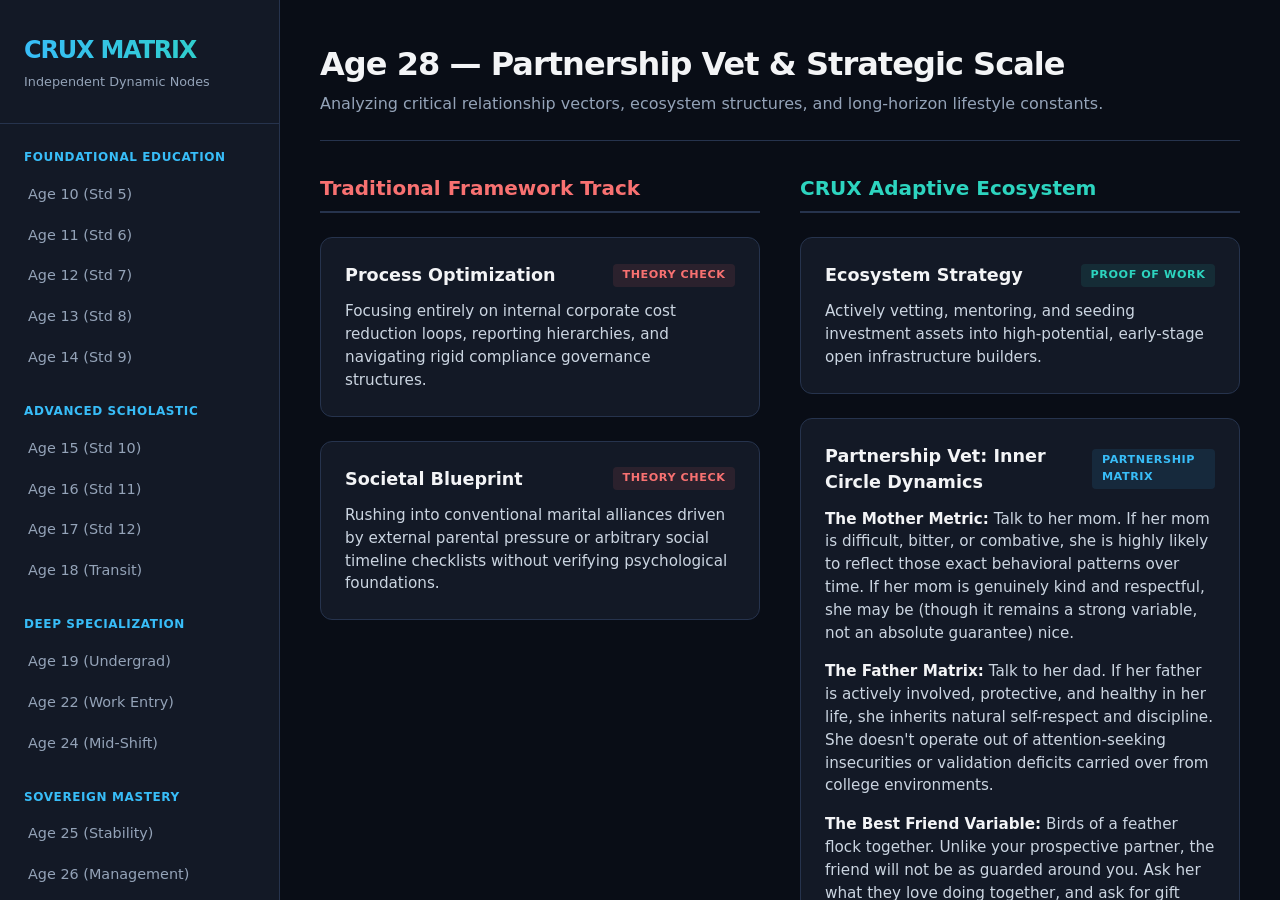
==== age28.html @ 369cf9a2 "Create age28.html" ====
<!DOCTYPE html>
<html lang="en">
<head>
    <meta charset="UTF-8">
    <meta name="viewport" content="width=device-width, initial-scale=1.0">
    <title>CRUX | Age 28 Matrix</title>
    <style>
        :root {
            --bg-main: #090d16;
            --bg-surface: #131926;
            --bg-card: #1e2638;
            --border-color: #26334d;
            --text-main: #f3f4f6;
            --text-muted: #94a3b8;
            --cbse-color: #f87171;
            --cbse-glow: rgba(248, 113, 113, 0.15);
            --crux-color: #2dd4bf;
            --crux-glow: rgba(45, 212, 191, 0.15);
            --accent-blue: #38bdf8;
        }

        * {
            box-sizing: border-box;
            margin: 0;
            padding: 0;
            font-family: 'Inter', system-ui, -apple-system, sans-serif;
        }

        body {
            background-color: var(--bg-main);
            color: var(--text-main);
            line-height: 1.5;
            display: flex;
            height: 100vh;
            overflow: hidden;
        }

        /* App Layout Sidebar Navigation */
        .sidebar {
            width: 280px;
            background-color: var(--bg-surface);
            border-right: 1px solid var(--border-color);
            display: flex;
            flex-direction: column;
            flex-shrink: 0;
        }

        .brand {
            padding: 2rem 1.5rem;
            border-bottom: 1px solid var(--border-color);
        }

        .brand h1 {
            font-size: 1.5rem;
            font-weight: 800;
            letter-spacing: -0.05em;
            background: linear-gradient(to right, var(--accent-blue), var(--crux-color));
            -webkit-background-clip: text;
            -webkit-text-fill-color: transparent;
        }

        .brand p {
            font-size: 0.8rem;
            color: var(--text-muted);
            margin-top: 0.25rem;
        }

        .phase-navigation {
            padding: 1.5rem 1rem;
            display: flex;
            flex-direction: column;
            gap: 0.5rem;
            overflow-y: auto;
        }

        .phase-group {
            margin-bottom: 1rem;
        }

        .phase-title {
            font-size: 0.75rem;
            text-transform: uppercase;
            letter-spacing: 0.05em;
            color: var(--accent-blue);
            font-weight: 700;
            padding-left: 0.5rem;
            margin-bottom: 0.5rem;
        }

        .age-link {
            display: block;
            color: var(--text-muted);
            padding: 0.6rem 0.75rem;
            border-radius: 6px;
            text-decoration: none;
            font-size: 0.9rem;
            font-weight: 500;
            transition: all 0.2s ease;
        }

        .age-link:hover {
            background: rgba(255, 255, 255, 0.03);
            color: var(--text-main);
        }

        .age-link.active {
            background: rgba(45, 212, 191, 0.1);
            color: var(--crux-color);
            font-weight: 600;
            border-left: 3px solid var(--crux-color);
        }

        /* Main View Window */
        .main-content {
            flex-grow: 1;
            display: flex;
            flex-direction: column;
            overflow: hidden;
        }

        /* Content Scrollspace */
        .workspace {
            flex-grow: 1;
            overflow-y: auto;
            padding: 2.5rem;
        }

        .view-header {
            margin-bottom: 2rem;
            border-bottom: 1px solid var(--border-color);
            padding-bottom: 1.5rem;
        }
        .view-header h2 {
            font-size: 2rem;
            font-weight: 700;
            letter-spacing: -0.03em;
        }
        .view-header p {
            color: var(--text-muted);
            margin-top: 0.25rem;
        }

        /* Comparison Split Layout Matrix */
        .matrix-grid {
            display: grid;
            grid-template-columns: 1fr 1fr;
            gap: 2.5rem;
            align-items: start;
        }

        .matrix-column {
            display: flex;
            flex-direction: column;
            gap: 1.5rem;
        }

        .matrix-column h3 {
            font-size: 1.25rem;
            font-weight: 700;
            padding-bottom: 0.5rem;
            border-bottom: 2px solid var(--border-color);
            display: flex;
            align-items: center;
            gap: 0.5rem;
        }
        .legacy-title { color: var(--cbse-color); }
        .crux-title { color: var(--crux-color); }

        /* Subject Cards */
        .subject-card {
            background: var(--bg-surface);
            border: 1px solid var(--border-color);
            border-radius: 12px;
            padding: 1.5rem;
            transition: transform 0.2s ease, box-shadow 0.2s ease;
        }
        .subject-card:hover {
            transform: translateY(-2px);
        }
        .legacy-card:hover { border-color: var(--cbse-color); box-shadow: 0 8px 24px var(--cbse-glow); }
        .crux-card:hover { border-color: var(--crux-color); box-shadow: 0 8px 24px var(--crux-glow); }

        .card-meta {
            display: flex;
            justify-content: space-between;
            align-items: center;
            margin-bottom: 0.75rem;
        }

        .subject-name {
            font-size: 1.1rem;
            font-weight: 700;
            color: var(--text-main);
        }

        .tag {
            font-size: 0.7rem;
            text-transform: uppercase;
            font-weight: 700;
            letter-spacing: 0.05em;
            padding: 0.2rem 0.6rem;
            border-radius: 4px;
        }
        .legacy-tag { background: rgba(248, 113, 113, 0.1); color: var(--cbse-color); }
        .crux-tag { background: rgba(45, 212, 191, 0.1); color: var(--crux-color); }
        .principle-tag { background: rgba(56, 189, 248, 0.1); color: var(--accent-blue); }

        .card-body {
            font-size: 0.95rem;
            color: #cbd5e1;
        }

        .card-body b {
            color: var(--text-main);
        }

        .card-body ul {
            list-style-type: none;
            padding-left: 0;
        }

        .card-body li {
            margin-bottom: 1rem;
        }

        /* Responsive Layout Overrides */
        @media (max-width: 1024px) {
            body { flex-direction: column; overflow: auto; height: auto; }
            .sidebar { width: 100%; height: auto; border-right: none; border-bottom: 1px solid var(--border-color); }
            .phase-navigation { flex-direction: row; overflow-x: auto; padding: 1rem; }
            .phase-group { flex-shrink: 0; }
            .main-content { height: auto; }
            .matrix-grid { grid-template-columns: 1fr; gap: 1.5rem; }
            .workspace { padding: 1.5rem; }
        }
    </style>
</head>
<body>

    <aside class="sidebar">
        <div class="brand">
            <h1>CRUX MATRIX</h1>
            <p>Independent Dynamic Nodes</p>
        </div>
        <nav class="phase-navigation">
            
            <div class="phase-group">
                <div class="phase-title">Foundational Education</div>
                <a href="age10.html" class="age-link">Age 10 (Std 5)</a>
                <a href="age11.html" class="age-link">Age 11 (Std 6)</a>
                <a href="age12.html" class="age-link">Age 12 (Std 7)</a>
                <a href="age13.html" class="age-link">Age 13 (Std 8)</a>
                <a href="age14.html" class="age-link">Age 14 (Std 9)</a>
            </div>

            <div class="phase-group">
                <div class="phase-title">Advanced Scholastic</div>
                <a href="age15.html" class="age-link">Age 15 (Std 10)</a>
                <a href="age16.html" class="age-link">Age 16 (Std 11)</a>
                <a href="age17.html" class="age-link">Age 17 (Std 12)</a>
                <a href="age18.html" class="age-link">Age 18 (Transit)</a>
            </div>

            <div class="phase-group">
                <div class="phase-title">Deep Specialization</div>
                <a href="age19.html" class="age-link">Age 19 (Undergrad)</a>
                <a href="age22.html" class="age-link">Age 22 (Work Entry)</a>
                <a href="age24.html" class="age-link">Age 24 (Mid-Shift)</a>
            </div>

            <div class="phase-group">
                <div class="phase-title">Sovereign Mastery</div>
                <a href="age25.html" class="age-link">Age 25 (Stability)</a>
                <a href="age26.html" class="age-link">Age 26 (Management)</a>
                <a href="age27.html" class="age-link">Age 27 (Senior Track)</a>
                <a href="age28.html" class="age-link active">Age 28 (Partnership)</a>
                <a href="age29.html" class="age-link">Age 29 (Autonomy)</a>
                <a href="age30.html" class="age-link">Age 30 (Maturity)</a>
            </div>

        </nav>
    </aside>

    <main class="main-content">
        <div class="workspace">
            
            <div class="view-header">
                <h2>Age 28 — Partnership Vet &amp; Strategic Scale</h2>
                <p>Analyzing critical relationship vectors, ecosystem structures, and long-horizon lifestyle constants.</p>
            </div>

            <div class="matrix-grid">
                
                <div class="matrix-column">
                    <h3 class="legacy-title">Traditional Framework Track</h3>
                    
                    <div class="subject-card legacy-card">
                        <div class="card-meta">
                            <span class="subject-name">Process Optimization</span>
                            <span class="tag legacy-tag">Theory Check</span>
                        </div>
                        <div class="card-body">
                            Focusing entirely on internal corporate cost reduction loops, reporting hierarchies, and navigating rigid compliance governance structures.
                        </div>
                    </div>

                    <div class="subject-card legacy-card">
                        <div class="card-meta">
                            <span class="subject-name">Societal Blueprint</span>
                            <span class="tag legacy-tag">Theory Check</span>
                        </div>
                        <div class="card-body">
                            Rushing into conventional marital alliances driven by external parental pressure or arbitrary social timeline checklists without verifying psychological foundations.
                        </div>
                    </div>
                </div>

                <div class="matrix-column">
                    <h3 class="crux-title">CRUX Adaptive Ecosystem</h3>

                    <div class="subject-card crux-card">
                        <div class="card-meta">
                            <span class="subject-name">Ecosystem Strategy</span>
                            <span class="tag crux-tag">Proof of Work</span>
                        </div>
                        <div class="card-body">
                            Actively vetting, mentoring, and seeding investment assets into high-potential, early-stage open infrastructure builders.
                        </div>
                    </div>

                    <div class="subject-card crux-card">
                        <div class="card-meta">
                            <span class="subject-name">Partnership Vet: Inner Circle Dynamics</span>
                            <span class="tag principle-tag">Partnership Matrix</span>
                        </div>
                        <div class="card-body">
                            <ul>
                                <li><b>The Mother Metric:</b> Talk to her mom. If her mom is difficult, bitter, or combative, she is highly likely to reflect those exact behavioral patterns over time. If her mom is genuinely kind and respectful, she may be (though it remains a strong variable, not an absolute guarantee) nice.</li>
                                <li><b>The Father Matrix:</b> Talk to her dad. If her father is actively involved, protective, and healthy in her life, she inherits natural self-respect and discipline. She doesn't operate out of attention-seeking insecurities or validation deficits carried over from college environments.</li>
                                <li><b>The Best Friend Variable:</b> Birds of a feather flock together. Unlike your prospective partner, the friend will not be as guarded around you. Ask her what they love doing together, and ask for gift ideas for your prospective bride. If the friend immediately suggests expensive hardware or luxury consumer goods (e.g., an iPhone), maintain high caution. If she suggests heartfelt, creative, or inexpensive items (e.g., flowers, custom cards), the alignment passes.</li>
                            </ul>
                        </div>
                    </div>

                    <div class="subject-card crux-card">
                        <div class="card-meta">
                            <span class="subject-name">Partnership Vet: Strategic Scenario Probes</span>
                            <span class="tag principle-tag">Partnership Matrix</span>
                        </div>
                        <div class="card-body">
                            <ul>
                                <li><b>The Career Stress Test:</b> Present a hypothetical scenario where you get a job offer that doubles your current pay, but the company environment is brutally toxic, and the manager expects grueling hours, including weekends. If she immediately pressures you to accept solely for the incoming capital, consider terminating the relationship. If she immediately prioritizes your mental peace, health, and stability, she passes. If she is actively working and points out, <i>"I make XX amount already; our combined baseline is more than enough to protect your peace,"</i> she clears with distinction.</li>
                                <li><b>The Kinship Allocation Probe:</b> Inform her that a close cousin is facing an immediate financial crisis and needs emergency capital with low odds of repayment. If she blocks it outright without seeking context, take note of the empathy deficit. If she asks for your justification first, and completely supports allocating the capital when she learns it is directly protecting his father's life-saving medical expenses, she passes.</li>
                            </ul>
                        </div>
                    </div>

                    <div class="subject-card crux-card">
                        <div class="card-meta">
                            <span class="subject-name">Partnership Operational Rules</span>
                            <span class="tag principle-tag">Partnership Matrix</span>
                        </div>
                        <div class="card-body">
                            <ul>
                                <li>• <b>Contained Conflict:</b> A disagreement or internal argument must absolutely never leave the bedroom. Keep problems zero-knowledge from outsiders.</li>
                                <li>• <b>Unified External Front:</b> Never speak ill of, or undermine, your partner in front of friends, colleagues, or peers. Public alignment must be absolute.</li>
                                <li>• <b>Family Boundaries:</b> Never badmouth or attack your partner's family framework, regardless of external provocations.</li>
                                <li>• <b>Fiscal Transparency:</b> Openly lay bare your exact financial positioning, compounding velocity, and future growth milestones. Ensure complete alignment on capital allocations before unification.</li>
                            </ul>
                        </div>
                    </div>

                    <div class="subject-card crux-card">
                        <div class="card-meta">
                            <span class="subject-name">The Long Horizon Perspective</span>
                            <span class="tag principle-tag">Partnership Matrix</span>
                        </div>
                        <div class="card-body">
                            Parents will eventually pass on; brothers and sisters will become fully occupied with their own families and local responsibilities. One day, your children will grow up and deploy onto their own life paths. Your partner is the singular human constant who will remain fixed directly by your side through the entirety of the timeline.
                        </div>
                    </div>

                </div>
            </div>
        </div>
    </main>

</body>
  </html>
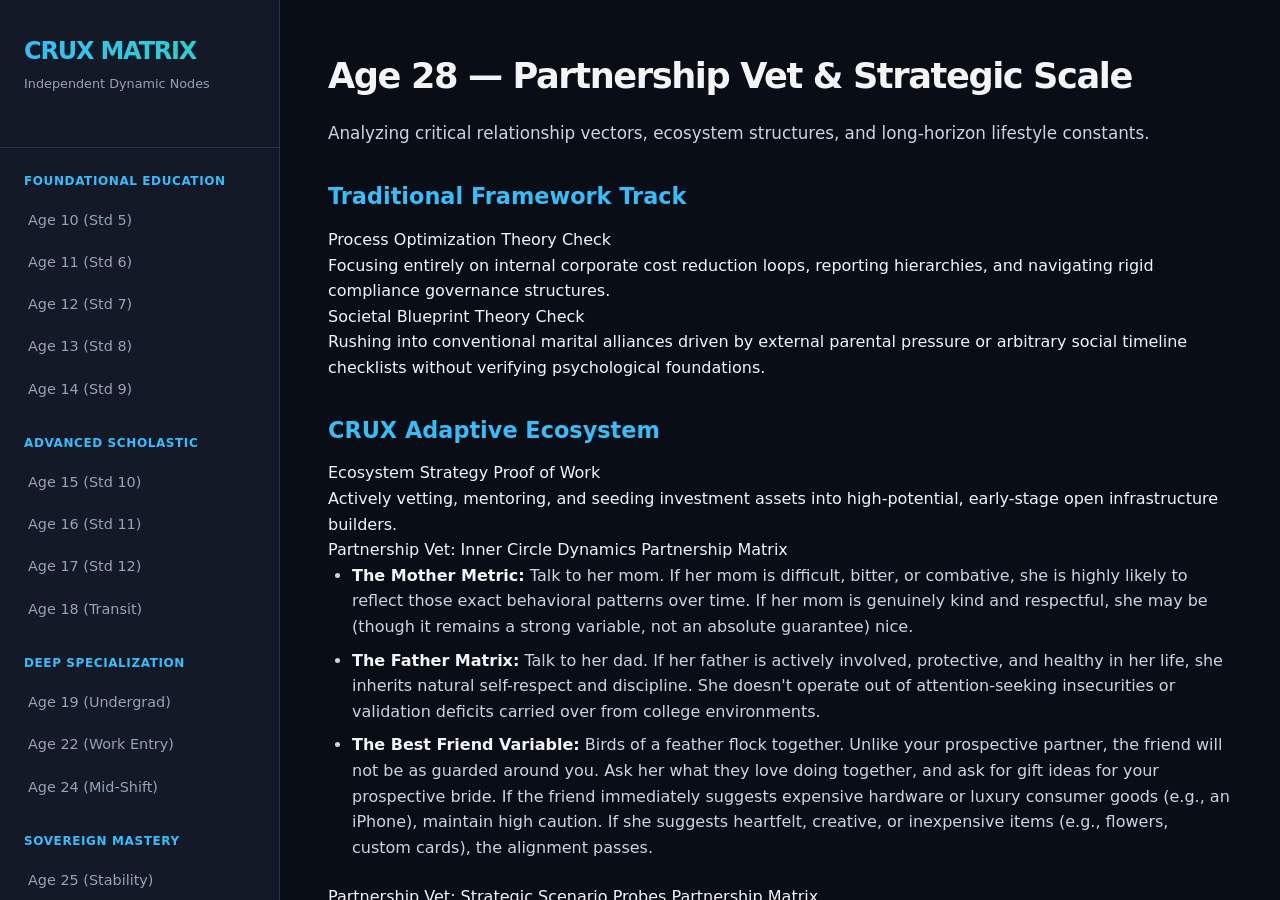
==== commit a7b6f627: "Update age28.html" ====
--- a/age28.html
+++ b/age28.html
@@ -4,236 +4,7 @@
     <meta charset="UTF-8">
     <meta name="viewport" content="width=device-width, initial-scale=1.0">
     <title>CRUX | Age 28 Matrix</title>
-    <style>
-        :root {
-            --bg-main: #090d16;
-            --bg-surface: #131926;
-            --bg-card: #1e2638;
-            --border-color: #26334d;
-            --text-main: #f3f4f6;
-            --text-muted: #94a3b8;
-            --cbse-color: #f87171;
-            --cbse-glow: rgba(248, 113, 113, 0.15);
-            --crux-color: #2dd4bf;
-            --crux-glow: rgba(45, 212, 191, 0.15);
-            --accent-blue: #38bdf8;
-        }
-
-        * {
-            box-sizing: border-box;
-            margin: 0;
-            padding: 0;
-            font-family: 'Inter', system-ui, -apple-system, sans-serif;
-        }
-
-        body {
-            background-color: var(--bg-main);
-            color: var(--text-main);
-            line-height: 1.5;
-            display: flex;
-            height: 100vh;
-            overflow: hidden;
-        }
-
-        /* App Layout Sidebar Navigation */
-        .sidebar {
-            width: 280px;
-            background-color: var(--bg-surface);
-            border-right: 1px solid var(--border-color);
-            display: flex;
-            flex-direction: column;
-            flex-shrink: 0;
-        }
-
-        .brand {
-            padding: 2rem 1.5rem;
-            border-bottom: 1px solid var(--border-color);
-        }
-
-        .brand h1 {
-            font-size: 1.5rem;
-            font-weight: 800;
-            letter-spacing: -0.05em;
-            background: linear-gradient(to right, var(--accent-blue), var(--crux-color));
-            -webkit-background-clip: text;
-            -webkit-text-fill-color: transparent;
-        }
-
-        .brand p {
-            font-size: 0.8rem;
-            color: var(--text-muted);
-            margin-top: 0.25rem;
-        }
-
-        .phase-navigation {
-            padding: 1.5rem 1rem;
-            display: flex;
-            flex-direction: column;
-            gap: 0.5rem;
-            overflow-y: auto;
-        }
-
-        .phase-group {
-            margin-bottom: 1rem;
-        }
-
-        .phase-title {
-            font-size: 0.75rem;
-            text-transform: uppercase;
-            letter-spacing: 0.05em;
-            color: var(--accent-blue);
-            font-weight: 700;
-            padding-left: 0.5rem;
-            margin-bottom: 0.5rem;
-        }
-
-        .age-link {
-            display: block;
-            color: var(--text-muted);
-            padding: 0.6rem 0.75rem;
-            border-radius: 6px;
-            text-decoration: none;
-            font-size: 0.9rem;
-            font-weight: 500;
-            transition: all 0.2s ease;
-        }
-
-        .age-link:hover {
-            background: rgba(255, 255, 255, 0.03);
-            color: var(--text-main);
-        }
-
-        .age-link.active {
-            background: rgba(45, 212, 191, 0.1);
-            color: var(--crux-color);
-            font-weight: 600;
-            border-left: 3px solid var(--crux-color);
-        }
-
-        /* Main View Window */
-        .main-content {
-            flex-grow: 1;
-            display: flex;
-            flex-direction: column;
-            overflow: hidden;
-        }
-
-        /* Content Scrollspace */
-        .workspace {
-            flex-grow: 1;
-            overflow-y: auto;
-            padding: 2.5rem;
-        }
-
-        .view-header {
-            margin-bottom: 2rem;
-            border-bottom: 1px solid var(--border-color);
-            padding-bottom: 1.5rem;
-        }
-        .view-header h2 {
-            font-size: 2rem;
-            font-weight: 700;
-            letter-spacing: -0.03em;
-        }
-        .view-header p {
-            color: var(--text-muted);
-            margin-top: 0.25rem;
-        }
-
-        /* Comparison Split Layout Matrix */
-        .matrix-grid {
-            display: grid;
-            grid-template-columns: 1fr 1fr;
-            gap: 2.5rem;
-            align-items: start;
-        }
-
-        .matrix-column {
-            display: flex;
-            flex-direction: column;
-            gap: 1.5rem;
-        }
-
-        .matrix-column h3 {
-            font-size: 1.25rem;
-            font-weight: 700;
-            padding-bottom: 0.5rem;
-            border-bottom: 2px solid var(--border-color);
-            display: flex;
-            align-items: center;
-            gap: 0.5rem;
-        }
-        .legacy-title { color: var(--cbse-color); }
-        .crux-title { color: var(--crux-color); }
-
-        /* Subject Cards */
-        .subject-card {
-            background: var(--bg-surface);
-            border: 1px solid var(--border-color);
-            border-radius: 12px;
-            padding: 1.5rem;
-            transition: transform 0.2s ease, box-shadow 0.2s ease;
-        }
-        .subject-card:hover {
-            transform: translateY(-2px);
-        }
-        .legacy-card:hover { border-color: var(--cbse-color); box-shadow: 0 8px 24px var(--cbse-glow); }
-        .crux-card:hover { border-color: var(--crux-color); box-shadow: 0 8px 24px var(--crux-glow); }
-
-        .card-meta {
-            display: flex;
-            justify-content: space-between;
-            align-items: center;
-            margin-bottom: 0.75rem;
-        }
-
-        .subject-name {
-            font-size: 1.1rem;
-            font-weight: 700;
-            color: var(--text-main);
-        }
-
-        .tag {
-            font-size: 0.7rem;
-            text-transform: uppercase;
-            font-weight: 700;
-            letter-spacing: 0.05em;
-            padding: 0.2rem 0.6rem;
-            border-radius: 4px;
-        }
-        .legacy-tag { background: rgba(248, 113, 113, 0.1); color: var(--cbse-color); }
-        .crux-tag { background: rgba(45, 212, 191, 0.1); color: var(--crux-color); }
-        .principle-tag { background: rgba(56, 189, 248, 0.1); color: var(--accent-blue); }
-
-        .card-body {
-            font-size: 0.95rem;
-            color: #cbd5e1;
-        }
-
-        .card-body b {
-            color: var(--text-main);
-        }
-
-        .card-body ul {
-            list-style-type: none;
-            padding-left: 0;
-        }
-
-        .card-body li {
-            margin-bottom: 1rem;
-        }
-
-        /* Responsive Layout Overrides */
-        @media (max-width: 1024px) {
-            body { flex-direction: column; overflow: auto; height: auto; }
-            .sidebar { width: 100%; height: auto; border-right: none; border-bottom: 1px solid var(--border-color); }
-            .phase-navigation { flex-direction: row; overflow-x: auto; padding: 1rem; }
-            .phase-group { flex-shrink: 0; }
-            .main-content { height: auto; }
-            .matrix-grid { grid-template-columns: 1fr; gap: 1.5rem; }
-            .workspace { padding: 1.5rem; }
-        }
-    </style>
+    <link rel="stylesheet" href="style.css">
 </head>
 <body>
 
@@ -386,5 +157,4 @@
     </main>
 
 </body>
-  </html>
-  
+</html>
--- a/style.css
+++ b/style.css
@@ -0,0 +1,434 @@
+:root {
+    --bg-main: #090d16;
+    --bg-surface: #131926;
+    --bg-card: #1e2638;
+    --border-color: #26334d;
+    --text-main: #f3f4f6;
+    --text-muted: #94a3b8;
+    --crux-color: #2dd4bf;
+    --crux-glow: rgba(45, 212, 191, 0.15);
+    --accent-blue: #38bdf8;
+    --cbse-color: #f87171;
+}
+
+* {
+    box-sizing: border-box;
+    margin: 0;
+    padding: 0;
+    font-family: 'Inter', system-ui, -apple-system, sans-serif;
+}
+
+body {
+    background-color: var(--bg-main);
+    color: var(--text-main);
+    line-height: 1.6;
+    display: flex;
+    height: 100vh;
+    overflow: hidden;
+}
+
+/* App Layout Sidebar Navigation */
+.sidebar {
+    width: 280px;
+    background-color: var(--bg-surface);
+    border-right: 1px solid var(--border-color);
+    display: flex;
+    flex-direction: column;
+    flex-shrink: 0;
+}
+
+.brand {
+    padding: 2rem 1.5rem;
+    border-bottom: 1px solid var(--border-color);
+}
+
+.brand h1 {
+    font-size: 1.5rem;
+    font-weight: 800;
+    letter-spacing: -0.05em;
+    background: linear-gradient(to right, var(--accent-blue), var(--crux-color));
+    -webkit-background-clip: text;
+    -webkit-text-fill-color: transparent;
+}
+
+.brand p {
+    font-size: 0.8rem;
+    color: var(--text-muted);
+    margin-top: 0.25rem;
+}
+
+.phase-navigation {
+    padding: 1.5rem 1rem;
+    display: flex;
+    flex-direction: column;
+    gap: 0.5rem;
+    overflow-y: auto;
+}
+
+.phase-group {
+    margin-bottom: 1rem;
+}
+
+.phase-title {
+    font-size: 0.75rem;
+    text-transform: uppercase;
+    letter-spacing: 0.05em;
+    color: var(--accent-blue);
+    font-weight: 700;
+    padding-left: 0.5rem;
+    margin-bottom: 0.5rem;
+}
+
+.age-link {
+    display: block;
+    color: var(--text-muted);
+    padding: 0.6rem 0.75rem;
+    border-radius: 6px;
+    text-decoration: none;
+    font-size: 0.9rem;
+    font-weight: 500;
+    transition: all 0.2s ease;
+}
+
+.age-link:hover {
+    background: rgba(255, 255, 255, 0.03);
+    color: var(--text-main);
+}
+
+/* Main View Window */
+.main-content {
+    flex-grow: 1;
+    display: flex;
+    flex-direction: column;
+    overflow: hidden;
+}
+
+/* Content Scrollspace */
+.workspace {
+    flex-grow: 1;
+    overflow-y: auto;
+    padding: 3rem;
+    max-width: 1100px;
+    margin: 0 auto;
+    width: 100%;
+}
+
+/* Typography & Custom Section Formatting */
+h2 {
+    font-size: 2.2rem;
+    font-weight: 800;
+    letter-spacing: -0.04em;
+    margin-top: 2.5rem;
+    margin-bottom: 1rem;
+    color: var(--text-main);
+}
+
+h2:first-of-type {
+    margin-top: 0;
+}
+
+h3 {
+    font-size: 1.4rem;
+    font-weight: 700;
+    margin-top: 2rem;
+    margin-bottom: 0.75rem;
+    color: var(--accent-blue);
+}
+
+p {
+    margin-bottom: 1.25rem;
+    color: #cbd5e1;
+    font-size: 1.05rem;
+}
+
+ul, ol {
+    margin-bottom: 1.5rem;
+    padding-left: 1.5rem;
+}
+
+li {
+    margin-bottom: 0.5rem;
+    color: #cbd5e1;
+}
+
+li b {
+    color: var(--text-main);
+}
+
+.highlight {
+    color: var(--crux-color);
+    font-weight: 600;
+}
+
+.text-sub-muted {
+    color: var(--text-muted);
+}
+
+/* ASCII Diagram Box */
+.diagram-container {
+    background: #0d1117;
+    border: 1px solid var(--border-color);
+    border-radius: 8px;
+    padding: 1.5rem;
+    margin: 1.5rem 0;
+    font-family: monospace;
+    white-space: pre;
+    overflow-x: auto;
+    color: var(--crux-color);
+    text-align: center;
+}
+
+/* Callout / Blockquote Blocks */
+blockquote {
+    background: var(--bg-surface);
+    border-left: 4px solid var(--crux-color);
+    padding: 1.5rem;
+    border-radius: 0 12px 12px 0;
+    margin: 2rem 0;
+    font-style: italic;
+}
+
+blockquote p {
+    margin-bottom: 0;
+    color: #cbd5e1;
+}
+
+blockquote b {
+    color: var(--crux-color);
+    font-style: normal;
+}
+
+/* Standalone Content Table Custom Styling */
+.workspace table:not(.matrix-table) {
+    width: 100%;
+    border-collapse: collapse;
+    margin: 1.5rem 0 2.5rem 0;
+    font-size: 0.95rem;
+    background: var(--bg-surface);
+    border-radius: 12px;
+    overflow: hidden;
+    border: 1px solid var(--border-color);
+}
+
+.workspace table:not(.matrix-table) th {
+    background: var(--bg-card);
+    color: var(--text-main);
+    text-align: left;
+    padding: 1rem;
+    font-weight: 700;
+    border-bottom: 2px solid var(--border-color);
+}
+
+.workspace table:not(.matrix-table) td {
+    padding: 1rem;
+    border-bottom: 1px solid var(--border-color);
+    color: #cbd5e1;
+    vertical-align: top;
+}
+
+.workspace tr:last-child td {
+    border-bottom: none;
+}
+
+.legacy-section-title {
+    color: var(--cbse-color);
+    border-bottom: 1px solid rgba(248, 113, 113, 0.2);
+    padding-bottom: 0.25rem;
+    margin-top: 2rem;
+}
+
+.crux-section-title {
+    color: var(--crux-color);
+    border-bottom: 1px solid rgba(45, 212, 191, 0.2);
+    padding-bottom: 0.25rem;
+    margin-top: 2rem;
+}
+
+/* Image container styling */
+.image-break-container {
+    width: 100%; 
+    margin: 2.5rem 0; 
+    border-radius: 12px; 
+    overflow: hidden; 
+    border: 1px solid var(--border-color); 
+    box-shadow: 0 4px 20px rgba(0,0,0,0.3);
+}
+
+.image-break-container img {
+    width: 100%; 
+    height: auto; 
+    display: block; 
+    object-fit: cover;
+}
+
+/* Embedded Comparison Grid Matrix Styling */
+.table-container-matrix {
+    width: 100%;
+    max-width: 1200px;
+    margin: 2rem auto;
+    overflow-x: auto;
+    background: var(--bg-surface);
+    border-radius: 12px;
+    box-shadow: 0 4px 20px rgba(0, 0, 0, 0.3);
+    border: 1px solid var(--border-color);
+}
+
+.table-container-matrix table {
+    width: 100%;
+    border-collapse: collapse;
+    text-align: left;
+    font-size: 0.95rem;
+    table-layout: fixed;
+}
+
+.table-container-matrix th {
+    background-color: var(--bg-card);
+    color: var(--text-main);
+    padding: 1.1rem 1.25rem;
+    font-weight: 700;
+    text-transform: uppercase;
+    font-size: 0.8rem;
+    letter-spacing: 0.05em;
+    border-bottom: 2px solid var(--border-color);
+}
+
+.table-container-matrix th.category-col { width: 18%; }
+.table-container-matrix th.traditional-col { width: 41%; }
+.table-container-matrix th.crux-col { width: 41%; }
+
+.table-container-matrix td {
+    padding: 1.25rem;
+    border-bottom: 1px solid var(--border-color);
+    vertical-align: top;
+    word-wrap: break-word;
+    line-height: 1.6;
+}
+
+.table-container-matrix .category-cell {
+    font-weight: 700;
+    color: var(--accent-blue);
+    background-color: rgba(56, 189, 248, 0.02);
+    border-right: 1px solid var(--border-color);
+}
+
+.table-container-matrix .traditional-cell {
+    background-color: rgba(248, 113, 113, 0.01);
+    border-right: 1px solid var(--border-color);
+}
+
+.table-container-matrix .crux-cell {
+    background-color: rgba(45, 212, 191, 0.01);
+}
+
+.table-container-matrix .badge-wrong {
+    color: var(--cbse-color);
+    background-color: rgba(248, 113, 113, 0.1);
+    border: 1px solid rgba(248, 113, 113, 0.3);
+    padding: 3px 8px;
+    border-radius: 4px;
+    font-size: 0.7rem;
+    font-weight: 700;
+    display: inline-block;
+    margin-bottom: 0.75rem;
+    letter-spacing: 0.05em;
+}
+
+.table-container-matrix .badge-right {
+    color: var(--crux-color);
+    background-color: rgba(45, 212, 191, 0.1);
+    border: 1px solid rgba(45, 212, 191, 0.3);
+    padding: 3px 8px;
+    border-radius: 4px;
+    font-size: 0.7rem;
+    font-weight: 700;
+    display: inline-block;
+    margin-bottom: 0.75rem;
+    letter-spacing: 0.05em;
+}
+
+.table-container-matrix .cell-text {
+    font-size: 0.9rem;
+    margin: 0;
+    color: #cbd5e1;
+}
+
+/* Secondary table layout style specificity */
+.rubric-table th {
+    background: var(--bg-card); 
+    color: var(--text-main); 
+    padding: 1rem; 
+    border-bottom: 2px solid var(--border-color);
+}
+
+.rubric-table td {
+    padding: 1rem; 
+    border-bottom: 1px solid var(--border-color);
+}
+
+.rubric-table tr:last-child td {
+    border-bottom: none;
+}
+
+/* Responsive Layout Overrides */
+@media (max-width: 1024px) {
+    body { flex-direction: column; overflow: auto; height: auto; }
+    .sidebar { width: 100%; height: auto; border-right: none; border-bottom: 1px solid var(--border-color); }
+    .phase-navigation { flex-direction: row; overflow-x: auto; padding: 1rem; }
+    .phase-group { flex-shrink: 0; }
+    .main-content { height: auto; }
+    .workspace { padding: 2rem 1.5rem; }
+}
+
+@media screen and (max-width: 768px) {
+    .table-container-matrix table, 
+    .table-container-matrix thead, 
+    .table-container-matrix tbody, 
+    .table-container-matrix th, 
+    .table-container-matrix td, 
+    .table-container-matrix tr { 
+        display: block; 
+        width: auto !important;
+    }
+    .table-container-matrix thead tr { 
+        position: absolute;
+        top: -9999px;
+        left: -9999px;
+    }
+    .table-container-matrix tr { 
+        border: 1px solid var(--border-color); 
+        margin-bottom: 2rem;
+        border-radius: 8px;
+        background: var(--bg-surface);
+        overflow: hidden;
+    }
+    .table-container-matrix td { 
+        border: none !important;
+        position: relative;
+        padding-left: 35% !important; 
+        border-bottom: 1px solid rgba(38, 51, 77, 0.5) !important;
+    }
+    .table-container-matrix td:last-child {
+        border-bottom: none !important;
+    }
+    .table-container-matrix td:before { 
+        position: absolute;
+        top: 1.25rem;
+        left: 1rem;
+        width: 25%; 
+        font-weight: 700;
+        color: var(--text-muted);
+        font-size: 0.7rem;
+        text-transform: uppercase;
+        letter-spacing: 0.05em;
+    }
+    .table-container-matrix td.category-cell:before { content: "Category"; }
+    .table-container-matrix td.traditional-cell:before { content: "Legacy"; }
+    .table-container-matrix td.crux-cell:before { content: "CRUX Node"; }
+    
+    .table-container-matrix td.category-cell {
+        background-color: var(--bg-card);
+        padding-left: 1rem !important;
+    }
+    .table-container-matrix td.category-cell:before { content: "" !important; }
+    }
+    
